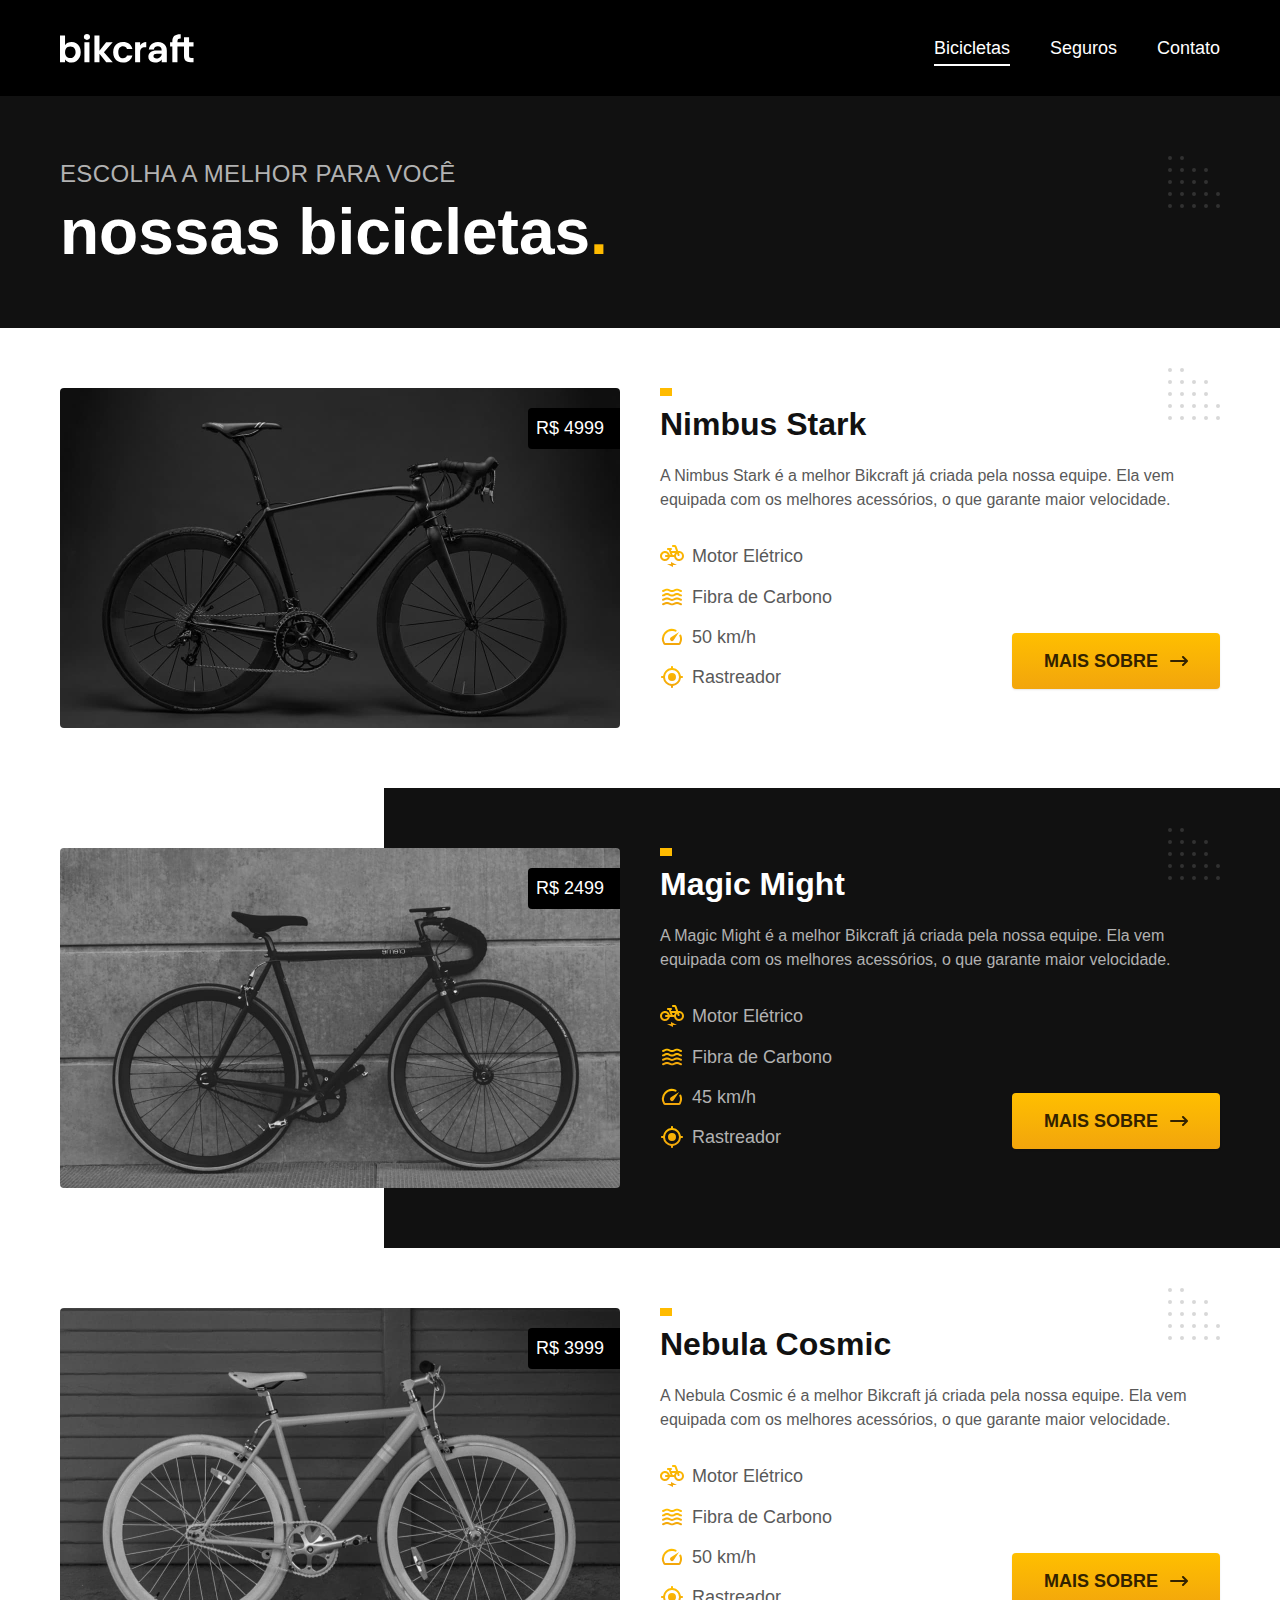
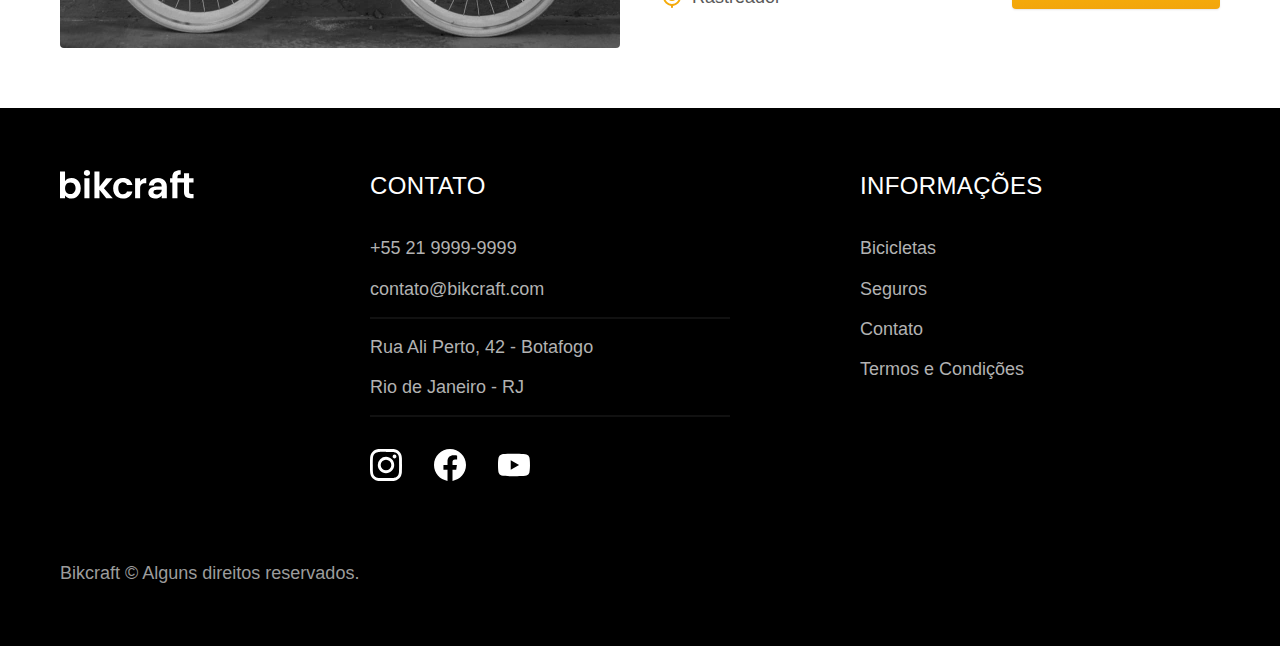
==== bicicletas.html @ eac464bc "Projeto Bikcraft" ====
<!DOCTYPE html>
<html lang="pt-br">

<head>
  <meta charset="UTF-8">
  <meta name="viewport" content="width=device-width, initial-scale=1.0">

  <title>Bicicletas | Bikcraft</title>
  <meta name="description" content="Bicicletas">

  <link rel="preload" href="./css/style.css" as="style">
  <link rel="stylesheet" href="./css/style.css">
</head>

<body id="bicicletas">
  <header class="header-bg">
    <div class="header container">
      <a href="./">
        <img src="./img/bikcraft.svg" alt="Bikcraft">
      </a>

      <nav aria-label="primaria">
        <ul class="header-menu font-1-m cor-0">
          <li><a href="./bicicletas.html">Bicicletas</a></li>
          <li><a href="./seguros.html">Seguros</a></li>
          <li><a href="./contato.html">Contato</a></li>
        </ul>
      </nav>
    </div>
  </header>

  <main>
    <div class="titulo-bg">
      <div class="titulo container">
        <p class="font-2-l-b cor-5">Escolha a melhor para você</p>
        <h1 class="font-1-xxl cor-0">nossas bicicletas<span class="cor-p1">.</span></h1>
      </div>
    </div>

    <div class="bicicletas container">
      <div class="bicicletas-imagem">
        <img src="./img/bicicletas/nimbus.jpg" alt="Bicicleta preta">
        <span class="font-2-m cor-0">R$ 4999</span>
      </div>
      <div class="bicicletas-conteudo">
        <h2 class="font-1-xl">Nimbus Stark</h2>
        <p class="font-2-s cor-8">A Nimbus Stark é a melhor Bikcraft já criada pela nossa equipe. Ela vem equipada com os melhores acessórios, o que garante maior velocidade.</p>
        <ul class="font-1-m cor-8">
          <li>
            <img src="./img/icones/eletrica.svg" alt="">
            Motor Elétrico
          </li>
          <li>
            <img src="./img/icones/carbono.svg" alt="">
            Fibra de Carbono
          </li>
          <li>
            <img src="./img/icones/velocidade.svg" alt="">
            50 km/h
          </li>
          <li>
            <img src="./img/icones/rastreador.svg" alt="">
            Rastreador
          </li>
        </ul>
        <a class="botao seta" href="./bicicletas/nimbus.html">Mais Sobre</a>
      </div>
    </div>

    <div class="bicicletas-bg">
      <div class="bicicletas container">
        <div class="bicicletas-imagem">
          <img src="./img/bicicletas/magic.jpg" alt="Bicicleta preta">
          <span class="font-2-m cor-0">R$ 2499</span>
        </div>
        <div class="bicicletas-conteudo">
          <h2 class="font-1-xl cor-0">Magic Might</h2>
          <p class="font-2-s cor-5">A Magic Might é a melhor Bikcraft já criada pela nossa equipe. Ela vem equipada com os melhores acessórios, o que garante maior velocidade.</p>
          <ul class="font-1-m cor-5">
            <li>
              <img src="./img/icones/eletrica.svg" alt="">
              Motor Elétrico
            </li>
            <li>
              <img src="./img/icones/carbono.svg" alt="">
              Fibra de Carbono
            </li>
            <li>
              <img src="./img/icones/velocidade.svg" alt="">
              45 km/h
            </li>
            <li>
              <img src="./img/icones/rastreador.svg" alt="">
              Rastreador
            </li>
          </ul>
          <a class="botao seta" href="./bicicletas/magic.html">Mais Sobre</a>
        </div>
      </div>
    </div>

    <div class="bicicletas container">
      <div class="bicicletas-imagem">
        <img src="./img/bicicletas/nebula.jpg" alt="Bicicleta preta">
        <span class="font-2-m cor-0">R$ 3999</span>
      </div>
      <div class="bicicletas-conteudo">
        <h2 class="font-1-xl">Nebula Cosmic</h2>
        <p class="font-2-s cor-8">A Nebula Cosmic é a melhor Bikcraft já criada pela nossa equipe. Ela vem equipada com os melhores acessórios, o que garante maior velocidade.</p>
        <ul class="font-1-m cor-8">
          <li>
            <img src="./img/icones/eletrica.svg" alt="">
            Motor Elétrico
          </li>
          <li>
            <img src="./img/icones/carbono.svg" alt="">
            Fibra de Carbono
          </li>
          <li>
            <img src="./img/icones/velocidade.svg" alt="">
            50 km/h
          </li>
          <li>
            <img src="./img/icones/rastreador.svg" alt="">
            Rastreador
          </li>
        </ul>
        <a class="botao seta" href="./bicicletas/nebula.html">Mais Sobre</a>
      </div>
    </div>

  </main>

  <footer class="footer-bg">
    <div class="footer container">
      <img src="./img/bikcraft.svg" alt="Bikcraft">
      <div class="footer-contato">
        <h3 class="font-2-l-b cor-0">Contato</h3>
        <ul class="font-2-m cor-5">
          <li><a href="tel:+552199999999">+55 21 9999-9999</a></li>
          <li><a href="mailto:contato@bikcraft.com">contato@bikcraft.com</a></li>
          <li>Rua Ali Perto, 42 - Botafogo</li>
          <li>Rio de Janeiro - RJ</li>
        </ul>
        <div class="footer-redes">
          <a href="./">
            <img src="./img/redes/instagram.svg" alt="Instagram">
          </a>
          <a href="./">
            <img src="./img/redes/facebook.svg" alt="Facebook">
          </a>
          <a href="./">
            <img src="./img/redes/youtube.svg" alt="Youtube">
          </a>
        </div>
      </div>
      <div class="footer-informacoes">
        <h3 class="font-2-l-b cor-0">Informações</h3>
        <nav>
          <ul class="font-1-m cor-5">
            <li><a href="./bicicletas.html">Bicicletas</a></li>
            <li><a href="./seguros.html">Seguros</a></li>
            <li><a href="./contato.html">Contato</a></li>
            <li><a href="./termos.html">Termos e Condições</a></li>
          </ul>
        </nav>
      </div>
      <p class="footer-copy font-2-m cor-6">Bikcraft © Alguns direitos reservados.</p>
    </div>
  </footer>
  <script src="./js/script.js"></script>
</body>

</html>
---- css/style.css ----
@import "./global/global.css";
@import "./utilidades/tipografia.css";
@import "./utilidades/cores.css";

@import "./global/header.css";
@import "./global/footer.css";

/* Utilidades */
@import "./utilidades/componentes.css";
@import "./utilidades/formulario.css";

/* Home */
@import "./home/introducao.css";
@import "./home/tecnologia.css";
@import "./home/parceiros.css";
@import "./home/depoimento.css";

/* Bicicletas */
@import "./bicicletas/bicicletas-lista.css";
@import "./bicicletas/bicicletas.css";

/* Bicicleta */
@import "./bicicleta/bicicleta.css";
@import "./bicicleta/seguro.css";

/* Seguros */
@import "./seguros/seguros.css";
@import "./seguros/vantagens.css";
@import "./seguros/perguntas.css";

/* Contato */
@import "./contato/contato.css";
@import "./contato/lojas.css";

/* Contato */
@import "./orcamento/orcamento.css";

/* Termos */
@import "./termos/termos.css";
---- css/style.css ----
@import "./global/global.css";
@import "./utilidades/tipografia.css";
@import "./utilidades/cores.css";

@import "./global/header.css";
@import "./global/footer.css";

/* Utilidades */
@import "./utilidades/componentes.css";
@import "./utilidades/formulario.css";

/* Home */
@import "./home/introducao.css";
@import "./home/tecnologia.css";
@import "./home/parceiros.css";
@import "./home/depoimento.css";

/* Bicicletas */
@import "./bicicletas/bicicletas-lista.css";
@import "./bicicletas/bicicletas.css";

/* Bicicleta */
@import "./bicicleta/bicicleta.css";
@import "./bicicleta/seguro.css";

/* Seguros */
@import "./seguros/seguros.css";
@import "./seguros/vantagens.css";
@import "./seguros/perguntas.css";

/* Contato */
@import "./contato/contato.css";
@import "./contato/lojas.css";

/* Contato */
@import "./orcamento/orcamento.css";

/* Termos */
@import "./termos/termos.css";
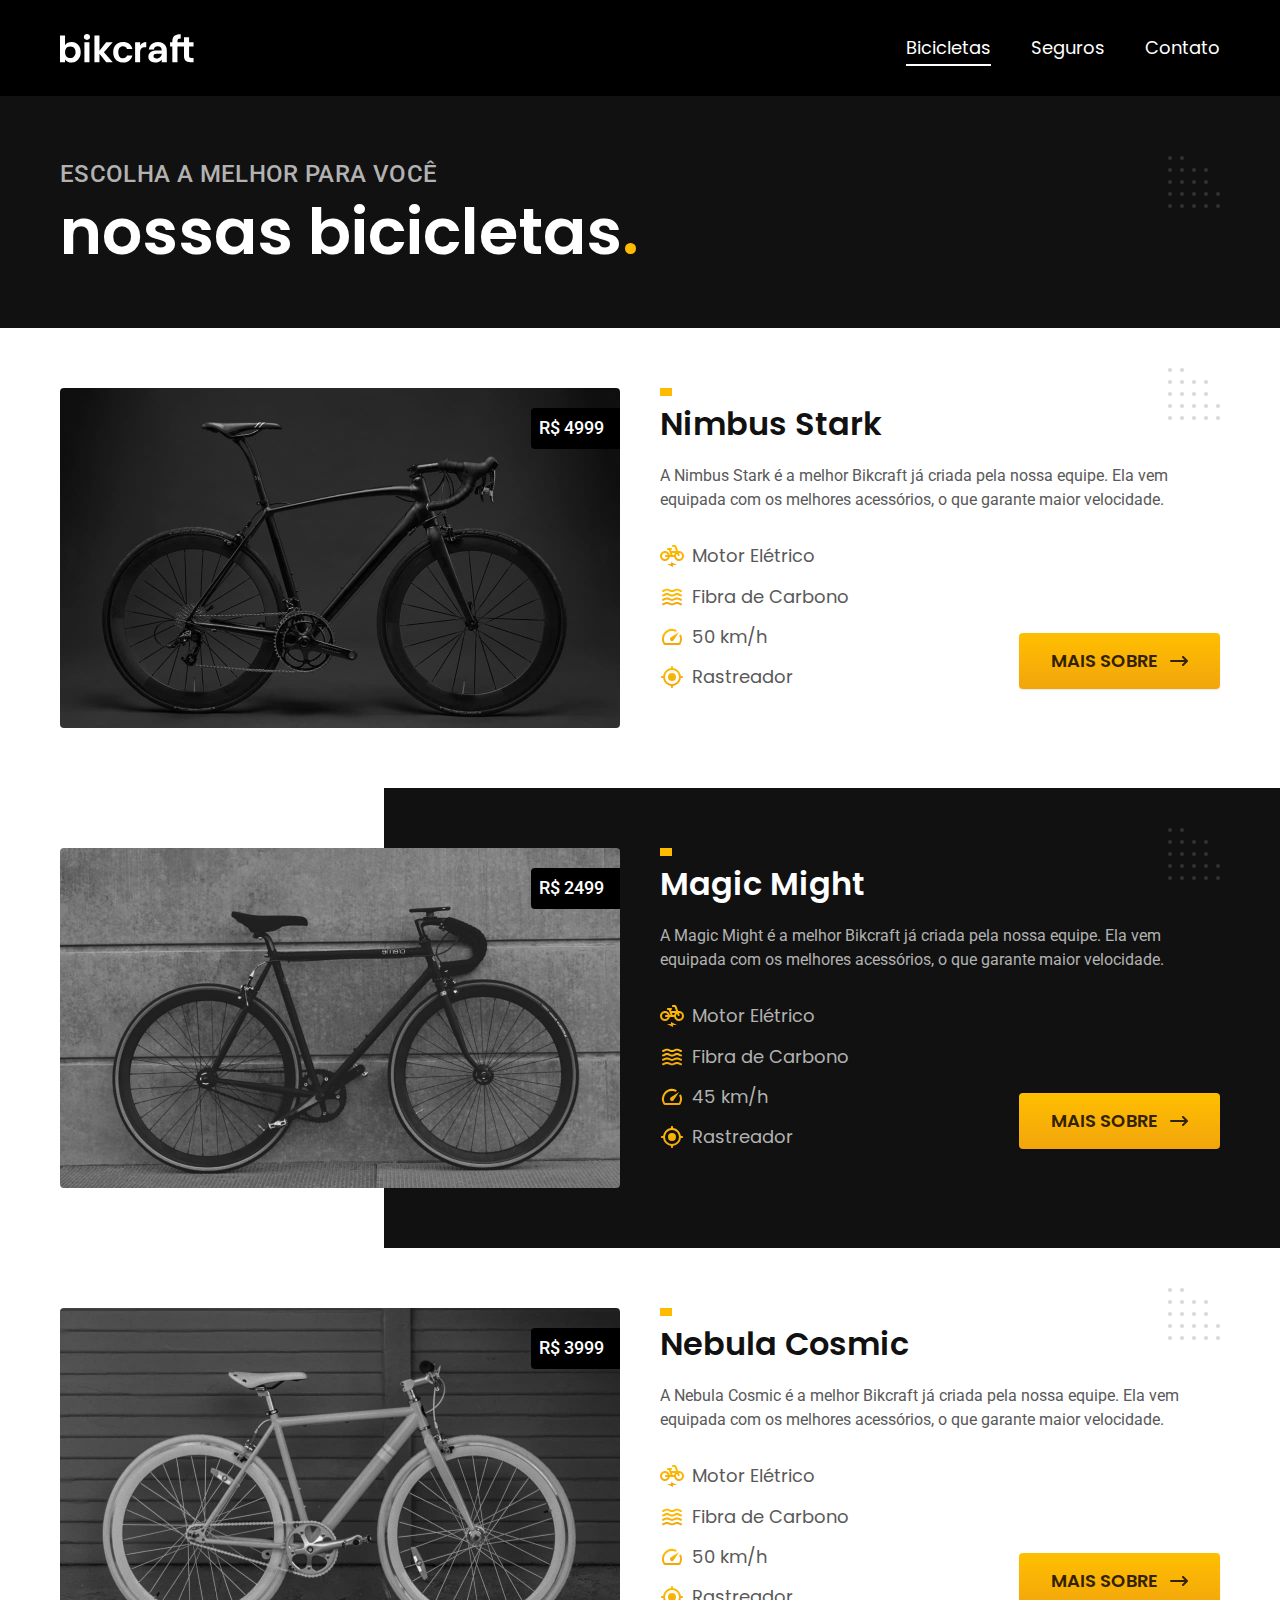
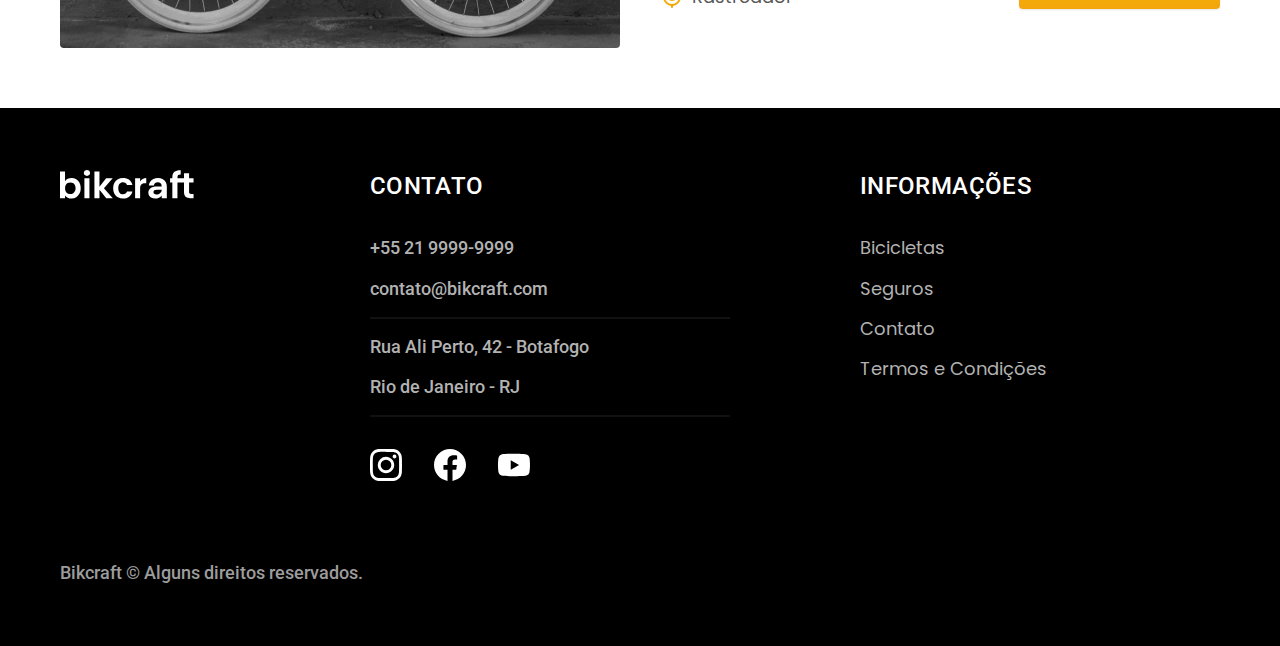
==== commit c23b3eb8: "Finalizando o projeto" ====
--- a/bicicletas.html
+++ b/bicicletas.html
@@ -8,8 +8,16 @@
   <title>Bicicletas | Bikcraft</title>
   <meta name="description" content="Bicicletas">
 
+  <link rel="icon" href="./favicon.svg" type="image/svg+xml">
   <link rel="preload" href="./css/style.css" as="style">
   <link rel="stylesheet" href="./css/style.css">
+  <script>document.documentElement.classList.add('js');</script>
+
+  <link rel="preconnect" href="https://fonts.googleapis.com">
+  <link rel="preconnect" href="https://fonts.gstatic.com" crossorigin>
+  <link href="https://fonts.googleapis.com/css2?family=Fira+Sans:wght@
+  400;700&family=Merriweather:ital,wght@1,900&family=Poppins:wght@400;
+  600&family=Roboto:wght@400;500&display=swap" rel="stylesheet">
 </head>
 
 <body id="bicicletas">
--- a/css/style.css
+++ b/css/style.css
@@ -1,6 +1,7 @@
 @import "./global/global.css";
 @import "./utilidades/tipografia.css";
 @import "./utilidades/cores.css";
+@import "./utilidades/animacao.css";
 
 @import "./global/header.css";
 @import "./global/footer.css";
--- a/css/style.css
+++ b/css/style.css
@@ -1,6 +1,7 @@
 @import "./global/global.css";
 @import "./utilidades/tipografia.css";
 @import "./utilidades/cores.css";
+@import "./utilidades/animacao.css";
 
 @import "./global/header.css";
 @import "./global/footer.css";
